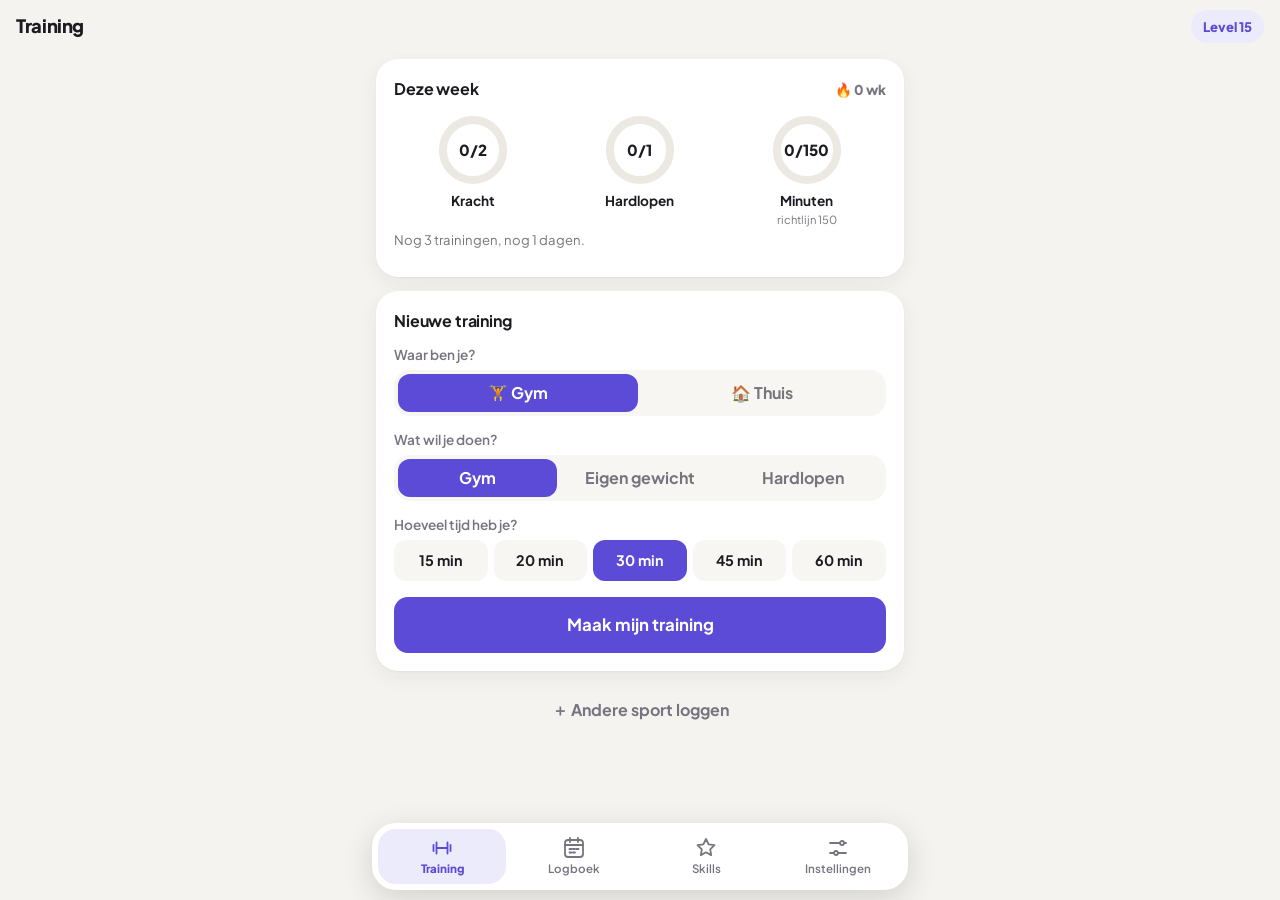
==== sport/index.html @ a9ebd9c7 "Add Training sports app (sport/) and link it to Dagtracker New PWA in sport/: workout generator for " ====
<!doctype html>
<html lang="nl">
<head>
  <meta charset="utf-8">
  <meta name="viewport" content="width=device-width, initial-scale=1, viewport-fit=cover">
  <meta name="theme-color" content="#14181f">
  <meta name="description" content="Workouts for the time you have: gym, bodyweight or running, with skills that level up.">
  <title>Training</title>
  <link rel="manifest" href="manifest.webmanifest">
  <link rel="icon" href="icons/icon-192.png" type="image/png">
  <link rel="apple-touch-icon" href="icons/icon-192.png">
  <link rel="preconnect" href="https://fonts.googleapis.com">
  <link rel="preconnect" href="https://fonts.gstatic.com" crossorigin>
  <link rel="stylesheet" href="https://fonts.googleapis.com/css2?family=Plus+Jakarta+Sans:wght@400;500;600;700;800&display=swap">
  <link rel="stylesheet" href="styles.css">
</head>
<body>
  <header class="topbar">
    <div class="date-main" id="title">Training</div>
    <button class="lvl-chip" id="lvlChip">Level 1</button>
  </header>

  <main>
    <section class="view" id="view-train"></section>
    <section class="view" id="view-workout" hidden></section>
    <section class="view" id="view-log" hidden></section>
    <section class="view" id="view-skills" hidden></section>
    <section class="view" id="view-settings" hidden></section>
  </main>

  <nav class="tabbar">
    <button data-view="train" class="active"><span class="ti"><svg viewBox="0 0 24 24" aria-hidden="true"><path d="M6.5 6.5v11M17.5 6.5v11M3.5 9v6M20.5 9v6M6.5 12h11"/></svg></span><span data-t>Training</span></button>
    <button data-view="log"><span class="ti"><svg viewBox="0 0 24 24" aria-hidden="true"><rect x="3" y="4" width="18" height="17" rx="3"/><path d="M3 9h18M8 2v4M16 2v4"/><path d="M7.5 13h2M11 13h2M14.5 13h2M7.5 16.5h2M11 16.5h2"/></svg></span><span data-t>Log</span></button>
    <button data-view="skills"><span class="ti"><svg viewBox="0 0 24 24" aria-hidden="true"><path d="M12 3l2.6 5.4 5.9.8-4.3 4.1 1 5.8L12 16.3 6.8 19.1l1-5.8L3.5 9.2l5.9-.8z"/></svg></span><span data-t>Skills</span></button>
    <button data-view="settings"><span class="ti"><svg viewBox="0 0 24 24" aria-hidden="true"><path d="M4 7h10M18 7h2M4 17h4M12 17h8"/><circle cx="16" cy="7" r="2"/><circle cx="10" cy="17" r="2"/></svg></span><span data-t>Settings</span></button>
  </nav>

  <div class="sheet-backdrop" id="sheetBackdrop" hidden>
    <div class="sheet" role="dialog" aria-modal="true" id="sheet"></div>
  </div>
  <div class="toast" id="toast" hidden></div>

  <script src="i18n.js"></script>
  <script src="exercises.js"></script>
  <script src="engine.js"></script>
  <script src="app.js"></script>
</body>
</html>
---- sport/styles.css ----
/* Training — same look as Dagtracker: warm neutrals, borderless cards, one purple accent. */
:root {
  --bg: #f5f3ef;
  --card: #ffffff;
  --card-2: #f8f6f2;
  --text: #1c1b22;
  --muted: #77737f;
  --line: #ebe7e0;
  --accent: #5b4bd6;
  --accent-soft: #ecebfb;
  --accent-text: #ffffff;
  --danger: #c4362d;
  --s1: #e0533d; /* red */
  --s2: #f08a3c; /* orange */
  --s3: #f2c230; /* yellow */
  --s4: #8cc152; /* light green */
  --s5: #2e9e5b; /* dark green */
  --empty: #ece9e3;
  --shadow: 0 1px 2px rgba(28, 27, 34, .04), 0 6px 20px rgba(28, 27, 34, .06);
  --radius: 22px;
  color-scheme: light;
}
@media (prefers-color-scheme: dark) {
  :root {
    --bg: #121117;
    --card: #1c1b23;
    --card-2: #24232c;
    --text: #eeedf2;
    --muted: #9b98a6;
    --line: #2d2b36;
    --accent: #8f83ff;
    --accent-soft: #2b2846;
    --accent-text: #121117;
    --danger: #ff6f61;
    --empty: #2a2932;
    --shadow: 0 1px 2px rgba(0, 0, 0, .3), 0 8px 24px rgba(0, 0, 0, .25);
    color-scheme: dark;
  }
}

* { box-sizing: border-box; }
[hidden] { display: none !important; }
html, body { margin: 0; }
body {
  font: 16px/1.45 "Plus Jakarta Sans", system-ui, -apple-system, "Segoe UI", Roboto, sans-serif;
  background: var(--bg);
  color: var(--text);
  padding-bottom: calc(92px + env(safe-area-inset-bottom));
  -webkit-tap-highlight-color: transparent;
  -webkit-font-smoothing: antialiased;
}
button, input, select { font: inherit; color: inherit; }
button { -webkit-user-select: none; user-select: none; }
h2 { font-size: 1rem; font-weight: 700; margin: 0 0 .8rem; letter-spacing: -.01em; }
.muted { color: var(--muted); }
.small { font-size: .82rem; }
.center { text-align: center; }

/* Top bar */
.topbar {
  position: sticky; top: 0; z-index: 5;
  display: flex; align-items: center; justify-content: space-between;
  padding: calc(10px + env(safe-area-inset-top)) 16px 10px;
  background: color-mix(in srgb, var(--bg) 88%, transparent);
  -webkit-backdrop-filter: blur(12px); backdrop-filter: blur(12px);
}
.date-block { text-align: center; min-width: 0; }
.date-main { font-weight: 800; font-size: 1.15rem; letter-spacing: -.02em; }
.date-sub {
  background: var(--accent-soft); color: var(--accent); border: 0; border-radius: 999px;
  font-size: .75rem; font-weight: 600; padding: 3px 10px; margin-top: 4px; cursor: pointer;
}
.nav-btn {
  width: 42px; height: 42px; border-radius: 50%; border: 0;
  background: var(--card); box-shadow: var(--shadow); font-size: 1.4rem; line-height: 1; cursor: pointer;
}
.nav-btn:disabled { opacity: .25; box-shadow: none; }

main { max-width: 560px; margin: 0 auto; padding: 6px 16px 16px; }
.card {
  background: var(--card); border-radius: var(--radius); padding: 18px;
  margin-bottom: 14px; box-shadow: var(--shadow);
}
.card-head { display: flex; justify-content: space-between; align-items: baseline; gap: 8px; }
.card-head h2 { margin-bottom: .8rem; }
.card-head .muted { font-size: .82rem; }

/* Score tiles (food + mood) */
.food-row { display: grid; grid-template-columns: repeat(5, 1fr); gap: 8px; }
.food-tile {
  aspect-ratio: 1; border-radius: 16px; border: 0;
  font-size: 1.45rem; font-weight: 800; color: #fff; cursor: pointer;
  opacity: .28; filter: saturate(.7);
  transition: opacity .15s, transform .15s, box-shadow .15s, filter .15s;
  text-shadow: 0 1px 2px rgba(0,0,0,.25);
}
.food-tile:active { transform: scale(.94); }
.food-row.unset .food-tile { opacity: .9; filter: none; }
.food-tile.sel {
  opacity: 1; filter: none; transform: scale(1.05);
  box-shadow: 0 0 0 3px var(--card), 0 0 0 5px var(--text), 0 6px 14px rgba(0,0,0,.15);
}
.anchor { margin: .8rem 0 0; font-size: .88rem; color: var(--muted); min-height: 1.3em; }
.mood-face { display: flex; flex-direction: column; align-items: center; line-height: 1.05; font-size: 1.75rem; text-shadow: none; }
.mood-face small { font-size: .72rem; color: #fff; font-weight: 700; text-shadow: 0 1px 2px rgba(0,0,0,.35); margin-top: 2px; }

/* Drinks: three icon tiles with − / + inside */
.counters { display: grid; grid-template-columns: repeat(3, 1fr); gap: 10px; }
.drink-tile {
  position: relative; background: var(--card-2); border-radius: 20px; overflow: hidden;
  display: flex; flex-direction: column; transition: background .15s, box-shadow .15s;
}
.drink-tile.on { background: var(--accent-soft); box-shadow: inset 0 0 0 2px var(--accent); }
.dt-icon {
  position: relative; border: 0; background: none; cursor: pointer; padding: 16px 0 6px;
  display: flex; align-items: center; justify-content: center;
}
.dt-icon:active .dt-emoji { transform: scale(.9); }
.dt-emoji { font-size: 2.6rem; line-height: 1; transition: transform .12s; }
.dt-count {
  position: absolute; top: 8px; right: 8px; min-width: 26px; height: 26px; padding: 0 7px; border-radius: 13px;
  background: var(--accent); color: var(--accent-text); font-size: .9rem; font-weight: 800;
  display: flex; align-items: center; justify-content: center;
}
.dt-ctrl { display: grid; grid-template-columns: 1fr 1fr; gap: 6px; padding: 6px 8px 8px; }
.dt-btn {
  height: 38px; border: 0; border-radius: 12px; background: var(--card); font-size: 1.35rem; font-weight: 600;
  line-height: 1; cursor: pointer; box-shadow: 0 1px 2px rgba(0,0,0,.05);
}
.dt-btn.plus { background: var(--accent); color: var(--accent-text); }
.dt-btn:disabled { opacity: .35; }
.dt-btn:active:not(:disabled) { transform: scale(.94); }

/* Sport: one yes/no tile */
.sport-tile {
  width: 100%; display: flex; align-items: center; gap: 14px; padding: 14px 16px; border: 0; border-radius: 20px;
  background: var(--card-2); color: var(--text); font: inherit; text-align: left; cursor: pointer;
  transition: background .15s, box-shadow .15s;
}
.sport-tile.on { background: var(--accent-soft); box-shadow: inset 0 0 0 2px var(--accent); }
.sport-tile:active { transform: scale(.98); }
.st-emoji { font-size: 2.4rem; line-height: 1; filter: grayscale(1); opacity: .55; transition: filter .15s, opacity .15s; }
.sport-tile.on .st-emoji { filter: none; opacity: 1; }
.st-text { flex: 1; display: flex; flex-direction: column; gap: 2px; }
.st-text small { color: var(--muted); font-size: .8rem; }
.st-check {
  width: 30px; height: 30px; border-radius: 50%; box-shadow: inset 0 0 0 2px var(--line);
  display: flex; align-items: center; justify-content: center; font-weight: 800;
}
.sport-tile.on .st-check { background: var(--accent); color: var(--accent-text); box-shadow: none; }
.wt { position: relative; }
.wsp { position: absolute; top: -6px; right: -6px; font-size: .8rem; line-height: 1; text-shadow: none; }
.cal-s { position: absolute; top: 3px; right: 4px; font-size: .7rem; line-height: 1; text-shadow: none; }
.mini-tile.sport.on { background: var(--accent-soft); }

/* Weight */
.weight-line { display: flex; align-items: center; justify-content: space-between; gap: 10px; }
.weight-line .btn { margin-top: 0; padding: 10px 16px; white-space: nowrap; flex: none; }
.wbig { font-size: 1.6rem; font-weight: 800; letter-spacing: -.02em; }
.wrow { display: flex; gap: 10px; align-items: center; }
.wrow input { flex: 1; text-align: center; font-size: 1.5rem !important; font-weight: 800; }
.cb {
  width: 48px; height: 48px; border-radius: 50%; border: 0; background: var(--card-2);
  font-size: 1.5rem; line-height: 1; cursor: pointer;
}
.cb.plus { background: var(--accent); color: var(--accent-text); }

/* Partner on Today */
.partner-row { display: flex; align-items: center; gap: 12px; }
.mini-tile {
  width: 46px; height: 46px; border-radius: 14px; background: var(--empty); color: #fff; font-weight: 800;
  display: flex; align-items: center; justify-content: center; text-shadow: 0 1px 2px rgba(0,0,0,.25); font-size: 1.2rem;
}

/* Buttons */
.btn {
  display: block; text-align: center; border: 0; background: var(--card-2);
  border-radius: 14px; padding: 13px 16px; font-weight: 700; cursor: pointer; margin-top: 10px;
  transition: transform .1s, opacity .15s;
}
.btn:active:not(:disabled) { transform: scale(.98); }
.btn.wide { width: 100%; }
.btn.primary { background: var(--accent); color: var(--accent-text); }
.btn.danger { color: var(--danger); background: transparent; box-shadow: inset 0 0 0 1.5px var(--danger); }
.btn:disabled { opacity: .6; }
.file-btn { cursor: pointer; }

/* Segmented controls */
.seg { display: flex; gap: 4px; padding: 4px; background: var(--card); border-radius: 16px; box-shadow: var(--shadow); }
.seg button {
  flex: 1; min-width: 0; padding: 9px 8px; border-radius: 12px; border: 0;
  background: transparent; cursor: pointer; font-weight: 700; color: var(--muted);
}
.seg button.on { background: var(--accent); color: var(--accent-text); }
.card .seg { box-shadow: none; background: var(--card-2); }
.seg.mini { padding: 3px; gap: 2px; border-radius: 12px; background: var(--card-2); box-shadow: none; }
.seg.mini button { flex: none; padding: 4px 11px; font-size: .78rem; border-radius: 9px; }
#periodSeg, #whoSeg { margin-bottom: 12px; }
.who button { padding: 7px 8px; font-size: .88rem; }

/* Sheet */
.sheet-backdrop {
  position: fixed; inset: 0; background: rgba(15, 14, 20, .45); z-index: 20;
  display: flex; align-items: flex-end; justify-content: center;
  animation: fade .15s ease-out;
}
.sheet {
  width: 100%; max-width: 560px; background: var(--card); border-radius: 26px 26px 0 0;
  padding: 10px 18px calc(18px + env(safe-area-inset-bottom)); max-height: 90vh; overflow-y: auto;
  animation: up .2s ease-out;
}
.sheet::before { content: ""; display: block; width: 40px; height: 4px; border-radius: 2px; background: var(--line); margin: 0 auto 14px; }
.sheet h3 { margin: 0 0 12px; font-size: 1.15rem; font-weight: 800; letter-spacing: -.01em; }
@keyframes up { from { transform: translateY(30px); opacity: .5; } to { transform: none; opacity: 1; } }
@keyframes fade { from { opacity: 0; } to { opacity: 1; } }
.field { margin-bottom: 14px; }
.field > label, .field > .lbl { display: block; font-size: .85rem; color: var(--muted); margin-bottom: 6px; }
.field input[type=number], .field input[type=text] {
  width: 100%; padding: 13px 14px; border-radius: 14px; border: 1.5px solid var(--line);
  background: var(--card-2); color: var(--text); font-size: 1rem; outline: none;
}
.field input:focus { border-color: var(--accent); }
.sheet-actions { display: flex; gap: 8px; }
.sheet-actions .btn { flex: 1; }

/* Week */
.week-grid { display: grid; grid-template-columns: repeat(7, 1fr); gap: 6px; }
.wf { text-align: center; cursor: pointer; }
.wf .wt {
  aspect-ratio: 1; border-radius: 12px; display: flex; align-items: center; justify-content: center;
  font-weight: 800; color: #fff; background: var(--empty); text-shadow: 0 1px 2px rgba(0,0,0,.25);
}
.wf .wd { font-size: .72rem; color: var(--muted); margin-top: 4px; }
.wf.today .wd { color: var(--accent); font-weight: 800; }
.wf .wdr { font-size: .68rem; min-height: 1.1em; white-space: nowrap; overflow: hidden; }
.wf.future { opacity: .35; cursor: default; }

/* Month calendar */
.cal { display: grid; grid-template-columns: repeat(7, 1fr); gap: 5px; }
.cal-h { text-align: center; font-size: .7rem; color: var(--muted); padding-bottom: 2px; font-weight: 600; }
.cal-d {
  position: relative; aspect-ratio: 1; border-radius: 10px; background: var(--empty); cursor: pointer;
  color: #fff; text-shadow: 0 1px 2px rgba(0,0,0,.3);
}
.cal-d.future { background: transparent; box-shadow: inset 0 0 0 1px var(--line); color: var(--muted); text-shadow: none; cursor: default; }
.cal-d.today { box-shadow: 0 0 0 2px var(--card), 0 0 0 4px var(--accent); }
.cal-n { position: absolute; top: 4px; left: 6px; font-size: .72rem; font-weight: 700; }
.cal-x {
  position: absolute; bottom: 4px; right: 4px; min-width: 18px; height: 18px; border-radius: 9px; padding: 0 4px;
  background: rgba(0,0,0,.5); color: #fff; font-size: .68rem; font-weight: 700; text-shadow: none;
  display: flex; align-items: center; justify-content: center;
}

/* Year grid */
.year { display: flex; flex-direction: column; gap: 3px; }
.yr { display: grid; grid-template-columns: 30px repeat(31, 1fr); gap: 2px; align-items: center; cursor: pointer; }
.yl { font-size: .68rem; color: var(--muted); font-weight: 600; }
.yc { aspect-ratio: 1; border-radius: 3px; background: var(--empty); }
.yc.none, .yc.future { background: transparent; }
.yc.future { box-shadow: inset 0 0 0 1px var(--line); }

.mt { width: 100%; border-collapse: collapse; font-size: .9rem; }
.mt th { text-align: left; font-size: .72rem; color: var(--muted); font-weight: 600; padding: 4px; text-transform: uppercase; letter-spacing: .04em; }
.mt td { padding: 8px 4px; }
.mt tr.last td { border-bottom: 1px solid var(--line); }
.mt tbody tr:last-child td { border-bottom: 0; }
.mt tbody tr { cursor: pointer; }
.pill {
  display: inline-block; min-width: 34px; text-align: center; padding: 2px 8px; border-radius: 999px;
  color: #fff; font-weight: 700; font-size: .85rem; text-shadow: 0 1px 2px rgba(0,0,0,.25); background: var(--empty);
}

/* Stats */
.stats { display: grid; grid-template-columns: repeat(2, 1fr); gap: 8px; margin-top: 4px; }
.stat { background: var(--card-2); border-radius: 16px; padding: 12px 14px; }
.stat.wide { grid-column: span 2; }
.stat b { display: block; font-size: 1.25rem; font-weight: 800; letter-spacing: -.02em; }
.stat span { font-size: .76rem; color: var(--muted); }
.stats-person + .stats-person { margin-top: 16px; }
.sp-name { font-weight: 800; font-size: .9rem; margin-bottom: 6px; }

/* Weight chart */
.wchart { width: 100%; height: auto; display: block; }
.wchart .grid { stroke: var(--line); stroke-width: 1; }
.wchart .axis { fill: var(--muted); font-size: 9px; }
.wchart .wl { fill: none; stroke-width: 2.5; stroke-linejoin: round; stroke-linecap: round; }
.w-me { stroke: var(--accent); fill: var(--accent); background: var(--accent); }
.w-partner { stroke: #e0569b; fill: #e0569b; background: #e0569b; }
.wchart .wl.w-me, .wchart .wl.w-partner { fill: none; }
.key { display: inline-block; width: 10px; height: 10px; border-radius: 5px; vertical-align: middle; }

.guide { padding-left: 0; list-style: none; margin: 0; }
.guide li { padding: 6px 0; font-size: .9rem; display: flex; gap: 10px; align-items: baseline; }

/* Sharing + reminders */
.toggle { display: flex; align-items: center; gap: 12px; padding: 10px 0; font-weight: 600; }
.toggle input { width: 22px; height: 22px; accent-color: var(--accent); flex: none; }
.code {
  font-size: 2.2rem; font-weight: 800; letter-spacing: .14em; text-align: center; padding: 20px;
  background: var(--accent-soft); color: var(--accent); border-radius: 18px; margin-bottom: 10px; font-family: ui-monospace, monospace;
}
.code-input { text-align: center; font-size: 1.5rem !important; letter-spacing: .12em; text-transform: uppercase; font-family: ui-monospace, monospace; }
.keybox { font-family: ui-monospace, monospace; font-size: .85rem; word-break: break-all; background: var(--card-2); padding: 14px; border-radius: 14px; margin-bottom: 10px; user-select: all; }
.more { margin-top: 12px; }
.more summary { color: var(--muted); font-size: .88rem; cursor: pointer; padding: 6px 0; font-weight: 600; }
.rem-row { display: flex; align-items: center; gap: 8px; padding: 0 0 10px 34px; flex-wrap: wrap; }
.time { padding: 8px 12px; border-radius: 12px; border: 0; background: var(--card-2); color: var(--text); font-size: 1rem; font-weight: 600; }

/* Bottom tab bar: floating pill */
.tabbar {
  position: fixed; left: 12px; right: 12px; bottom: calc(10px + env(safe-area-inset-bottom)); z-index: 10;
  max-width: 536px; margin: 0 auto;
  display: flex; gap: 4px; padding: 6px; background: var(--card); border-radius: 24px; box-shadow: 0 8px 30px rgba(0,0,0,.14);
}
.tabbar button {
  flex: 1; background: none; border: 0; padding: 7px 0 6px; border-radius: 18px;
  font-size: .72rem; font-weight: 600; color: var(--muted); cursor: pointer; transition: background .15s, color .15s;
}
.tabbar .ti { display: block; height: 24px; margin-bottom: 1px; }
.tabbar svg { width: 24px; height: 24px; fill: none; stroke: currentColor; stroke-width: 1.8; stroke-linecap: round; stroke-linejoin: round; }
.tabbar button.active { color: var(--accent); background: var(--accent-soft); font-weight: 800; }

.toast {
  position: fixed; left: 50%; bottom: calc(96px + env(safe-area-inset-bottom)); transform: translateX(-50%);
  background: var(--text); color: var(--bg); padding: 11px 18px; border-radius: 16px; z-index: 30;
  font-size: .88rem; font-weight: 600; max-width: 90vw; box-shadow: 0 8px 24px rgba(0,0,0,.2);
}

/* Score colours (after the grey defaults so they win) */
.c1 { background: var(--s1) !important; } .c2 { background: var(--s2) !important; }
.c3 { background: var(--s3) !important; } .c4 { background: var(--s4) !important; }
.c5 { background: var(--s5) !important; }

/* ---------- Training app additions ---------- */
.topbar { justify-content: space-between; }
.lvl-chip { border: 0; background: var(--accent-soft); color: var(--accent); font-weight: 800; font-size: .82rem; padding: 7px 12px; border-radius: 999px; cursor: pointer; }
.lbl { font-size: .85rem; color: var(--muted); margin: 14px 0 6px; font-weight: 600; }
.card > .lbl:first-of-type { margin-top: 4px; }
.tl { margin: .2rem 0 .6rem; }
.btn.big { padding: 16px; font-size: 1.05rem; margin-top: 16px; }
.btn.ghost { background: transparent; color: var(--muted); }
.chips { display: grid; grid-template-columns: repeat(5, 1fr); gap: 6px; }
.chip { border: 0; background: var(--card-2); border-radius: 12px; padding: 10px 0; font-weight: 700; cursor: pointer; font-size: .9rem; }
.chip.on { background: var(--accent); color: var(--accent-text); }
.resume { display: flex; align-items: center; justify-content: space-between; gap: 10px; background: var(--accent-soft); }
.resume .btn { margin: 0; }

/* week rings */
.rings { display: grid; grid-template-columns: repeat(3, 1fr); gap: 8px; text-align: center; }
.ring-svg { position: relative; width: 74px; height: 74px; margin: 0 auto; }
.ring-svg svg { width: 100%; height: 100%; transform: rotate(-90deg); }
.ring .rb { fill: none; stroke: var(--empty); stroke-width: 7; }
.ring .rf { fill: none; stroke: var(--accent); stroke-width: 7; stroke-linecap: round; transition: stroke-dashoffset .4s; }
.ring.done .rf { stroke: var(--s5); }
.ring-n { position: absolute; inset: 0; display: flex; align-items: center; justify-content: center; font-weight: 800; font-size: .95rem; }
.ring.done .ring-n { color: var(--s5); font-size: 1.3rem; }
.ring-l { font-weight: 700; font-size: .85rem; margin-top: 4px; }
.ring-s { font-size: .7rem; color: var(--muted); }
.streak { font-weight: 800; font-size: .85rem; color: var(--muted); }
.streak.on { color: var(--s2); }

/* photos: start/end position flip like a 2-frame animation */
.ph { position: relative; aspect-ratio: 3 / 2; background: #fff; border-radius: 14px; overflow: hidden; flex: none; }
.ph img { position: absolute; inset: 0; width: 100%; height: 100%; object-fit: cover; }
.ph img.b { animation: flip 2.4s steps(1) infinite; }
@keyframes flip { 0% { opacity: 0; } 50% { opacity: 1; } }
@media (prefers-reduced-motion: reduce) { .ph img.b { animation: none; opacity: 0; } }
.ph.none { display: flex; align-items: center; justify-content: center; background: var(--card-2); font-size: 1.8rem; }
.ph.sm { width: 64px; border-radius: 10px; }
.ph.big { width: 100%; margin-bottom: 12px; }
@media (prefers-color-scheme: dark) { .ph:not(.none) { filter: brightness(.92); } }

/* workout */
.plan-head { display: flex; align-items: center; justify-content: space-between; gap: 10px; }
.plan-head .btn { margin: 0; padding: 11px 22px; }
.clock { font-size: 1.6rem; font-weight: 800; font-variant-numeric: tabular-nums; color: var(--accent); }
.wu { display: grid; grid-template-columns: repeat(3, 1fr); gap: 8px; }
.wu-i { border: 0; background: var(--card-2); border-radius: 14px; padding: 6px 6px 8px; display: flex; flex-direction: column; align-items: center; gap: 4px; cursor: pointer; text-align: center; }
.wu-i .ph.sm { width: 100%; }
.wu-i span { font-size: .74rem; font-weight: 700; line-height: 1.15; }
.wu-i small { font-size: .7rem; color: var(--muted); }
.item + .item { margin-top: 14px; padding-top: 14px; border-top: 1px solid var(--line); }
.item-top { display: flex; gap: 12px; align-items: center; width: 100%; border: 0; background: none; padding: 0; text-align: left; cursor: pointer; }
.item-top .ph { width: 112px; }
.item-txt { display: flex; flex-direction: column; gap: 2px; min-width: 0; }
.item-txt b { font-size: 1.02rem; line-height: 1.2; }
.tag { align-self: flex-start; background: var(--accent); color: var(--accent-text); font-weight: 800; font-size: .7rem; padding: 2px 7px; border-radius: 6px; }
.rx { font-weight: 700; color: var(--accent); font-size: .92rem; }
.note { background: var(--accent-soft); color: var(--text); border-radius: 12px; padding: 8px 12px; font-size: .84rem; margin: 10px 0 0; }
.warn { background: color-mix(in srgb, var(--s3) 25%, transparent); border-radius: 12px; padding: 10px 12px; font-size: .88rem; }
.warn-t { color: var(--s2); }
.sets { display: flex; flex-direction: column; gap: 6px; margin-top: 10px; }
.setrow { display: flex; align-items: center; gap: 6px; }
.setrow .sn { width: 20px; text-align: center; font-weight: 800; color: var(--muted); font-size: .85rem; flex: none; }
.setrow.done .stepper { opacity: .55; }
.stepper { flex: 1; display: flex; align-items: center; background: var(--card-2); border-radius: 12px; min-width: 0; }
.stepper button { width: 34px; height: 42px; border: 0; background: none; font-size: 1.25rem; font-weight: 700; cursor: pointer; flex: none; color: var(--muted); }
.stepper label { flex: 1; display: flex; align-items: baseline; justify-content: center; gap: 3px; min-width: 0; }
.stepper input { width: 100%; min-width: 0; max-width: 56px; border: 0; background: none; text-align: center; font-weight: 800; font-size: 1.05rem; padding: 0; -moz-appearance: textfield; }
.stepper input::-webkit-outer-spin-button, .stepper input::-webkit-inner-spin-button { -webkit-appearance: none; margin: 0; }
.stepper small { color: var(--muted); font-size: .72rem; }
.tick { width: 42px; height: 42px; border-radius: 50%; border: 0; box-shadow: inset 0 0 0 2px var(--line); background: none; font-weight: 800; font-size: 1.1rem; cursor: pointer; flex: none; }
.setrow.done .tick { background: var(--s5); color: #fff; box-shadow: none; }
.hold { width: 36px; height: 42px; border: 0; background: var(--card-2); border-radius: 12px; cursor: pointer; flex: none; }
.rir { margin-top: 10px; display: flex; align-items: center; justify-content: space-between; gap: 8px; flex-wrap: wrap; font-size: .84rem; font-weight: 600; }
.restbar {
  position: fixed; left: 12px; right: 12px; bottom: calc(84px + env(safe-area-inset-bottom)); max-width: 536px; margin: 0 auto; z-index: 11;
  display: flex; align-items: center; gap: 10px; padding: 12px 14px; border-radius: 18px; overflow: hidden;
  background: var(--text); color: var(--bg); box-shadow: 0 8px 30px rgba(0,0,0,.2);
}
.restbar > * { position: relative; }
.rest-fill { position: absolute !important; left: 0; top: 0; bottom: 0; background: var(--accent); opacity: .45; transition: width .5s linear; }
.restbar b { font-size: 1.3rem; font-variant-numeric: tabular-nums; flex: 1; }
.restbar button { border: 0; background: rgba(255,255,255,.16); color: inherit; border-radius: 10px; padding: 7px 10px; font-weight: 700; cursor: pointer; }
.bigtime { font-size: 4rem; font-weight: 800; text-align: center; font-variant-numeric: tabular-nums; padding: 10px 0 20px; color: var(--accent); }
.facts { display: grid; grid-template-columns: 1fr 1fr; gap: 8px; margin: 10px 0; }
.facts div { background: var(--card-2); border-radius: 12px; padding: 8px 10px; font-size: .88rem; }
.facts .wide { grid-column: span 2; }
.facts b { display: block; font-size: .72rem; color: var(--muted); font-weight: 600; }
.alts { display: flex; flex-direction: column; gap: 6px; margin-bottom: 8px; }
.alt { display: flex; align-items: center; gap: 10px; border: 0; background: var(--card-2); border-radius: 14px; padding: 6px; text-align: left; cursor: pointer; }
.alt span { flex: 1; font-weight: 700; font-size: .9rem; }
.alt small { color: var(--muted); padding-right: 6px; }
.summary { text-align: center; }
.confetti { font-size: 3rem; }
.evs { list-style: none; padding: 0; margin: 12px 0; text-align: left; }
.ev { background: var(--card-2); border-radius: 12px; padding: 10px 12px; margin-bottom: 6px; font-size: .9rem; }
.ev.big { background: var(--accent-soft); font-weight: 700; }

/* run */
.run-head { display: flex; gap: 12px; align-items: center; }
.run-head .ph.sm { width: 84px; }
.runner { text-align: center; color: #fff; transition: background .3s; }
.runner.walk { background: #3c8f7c; } .runner.run, .runner.easy { background: var(--accent); } .runner.hard { background: var(--s1); } .runner.fin { background: var(--s5); }
.r-what { font-weight: 800; font-size: 1.4rem; text-transform: uppercase; letter-spacing: .06em; }
.r-time { font-size: 4.2rem; font-weight: 800; font-variant-numeric: tabular-nums; line-height: 1.1; }
.r-next { opacity: .85; min-height: 1.4em; }
.r-bar { height: 6px; background: rgba(255,255,255,.25); border-radius: 3px; margin: 12px 0 6px; overflow: hidden; }
.r-bar div { height: 100%; background: #fff; transition: width .5s linear; }
.runner .r-tot { color: rgba(255,255,255,.8); }
.runner .btn { background: rgba(255,255,255,.2); color: #fff; }
.runner .btn.primary { background: #fff; color: var(--accent); }
.segs { display: flex; gap: 2px; height: 14px; border-radius: 7px; overflow: hidden; margin-bottom: 10px; }
.sg { background: var(--empty); } .sg.run, .sg.easy { background: var(--accent); } .sg.walk { background: #3c8f7c; } .sg.hard { background: var(--s1); }
.sg.past { opacity: .35; } .sg.cur { box-shadow: inset 0 0 0 2px var(--text); }
.seglist { margin: 0; padding-left: 20px; font-size: .9rem; }

/* log */
.logrow { display: flex; align-items: center; gap: 12px; width: 100%; border: 0; background: none; padding: 10px 0; text-align: left; cursor: pointer; border-top: 1px solid var(--line); }
.card-head + .logrow { border-top: 0; }
.li-ic { font-size: 1.5rem; width: 40px; height: 40px; border-radius: 12px; background: var(--card-2); display: flex; align-items: center; justify-content: center; flex: none; }
.li-t { flex: 1; display: flex; flex-direction: column; min-width: 0; }
.li-t small, .li-m small { color: var(--muted); font-size: .76rem; }
.li-m { text-align: right; font-weight: 700; display: flex; flex-direction: column; }
.logex { display: flex; justify-content: space-between; gap: 10px; padding: 8px 0; border-bottom: 1px solid var(--line); font-size: .9rem; }
.logex span { color: var(--muted); text-align: right; }
.empty { text-align: center; padding: 30px 18px; }
.big-emoji { font-size: 3rem; }

/* skills */
.hero { display: flex; align-items: center; gap: 16px; background: var(--accent); color: var(--accent-text); }
.hero .muted { color: inherit; opacity: .8; margin: 2px 0 0; }
.hero-n { font-size: 3rem; font-weight: 800; line-height: 1; min-width: 70px; text-align: center; }
.sec { margin: 22px 4px 10px; font-size: 1.05rem; }
.ladder { display: block; width: 100%; border: 0; text-align: left; cursor: pointer; color: inherit; }
.ladder .lv { font-size: .8rem; font-weight: 700; color: var(--accent); }
.dots { display: flex; gap: 4px; margin: 0 0 12px; }
.dots span { flex: 1; height: 8px; border-radius: 4px; background: var(--empty); }
.dots span.on { background: var(--accent); }
.dots.sm { margin: 0; flex: 1; max-width: 120px; }
.cur { display: flex; gap: 12px; align-items: center; }
.cur > div { display: flex; flex-direction: column; gap: 2px; min-width: 0; }
.cur small { color: var(--muted); font-size: .8rem; }
.tier { display: flex; align-items: center; gap: 10px; padding: 8px 0; border-top: 1px solid var(--line); }
.tier b { width: 120px; font-size: .9rem; }
.tier small { color: var(--muted); font-size: .76rem; margin-left: auto; text-align: right; }
.levels { display: flex; flex-direction: column; gap: 6px; margin-bottom: 10px; }
.lvl { display: flex; align-items: center; gap: 10px; border: 0; background: var(--card-2); border-radius: 14px; padding: 6px; text-align: left; cursor: pointer; }
.lvl.cur { box-shadow: inset 0 0 0 2px var(--accent); background: var(--accent-soft); }
.lvl.past { opacity: .6; }
.lvl-n { width: 26px; height: 26px; border-radius: 13px; background: var(--card); display: flex; align-items: center; justify-content: center; font-weight: 800; font-size: .8rem; flex: none; }
.lvl.cur .lvl-n { background: var(--accent); color: var(--accent-text); }
.lvl-t { display: flex; flex-direction: column; min-width: 0; }
.lvl-t b { font-size: .9rem; } .lvl-t small { color: var(--muted); font-size: .76rem; }

/* settings */
.goal { display: flex; align-items: center; justify-content: space-between; padding: 6px 0; font-weight: 600; }
.num { display: flex; align-items: center; gap: 12px; }
.num b { min-width: 22px; text-align: center; font-size: 1.2rem; }
.num .cb { width: 40px; height: 40px; font-size: 1.3rem; }
.field input[type=date] { width: 100%; padding: 12px 14px; border-radius: 14px; border: 1.5px solid var(--line); background: var(--card-2); color: var(--text); font-size: 1rem; }
.field small { display: block; margin-top: 6px; font-size: .78rem; }
a { color: var(--accent); }
.seg button { line-height: 1.2; }
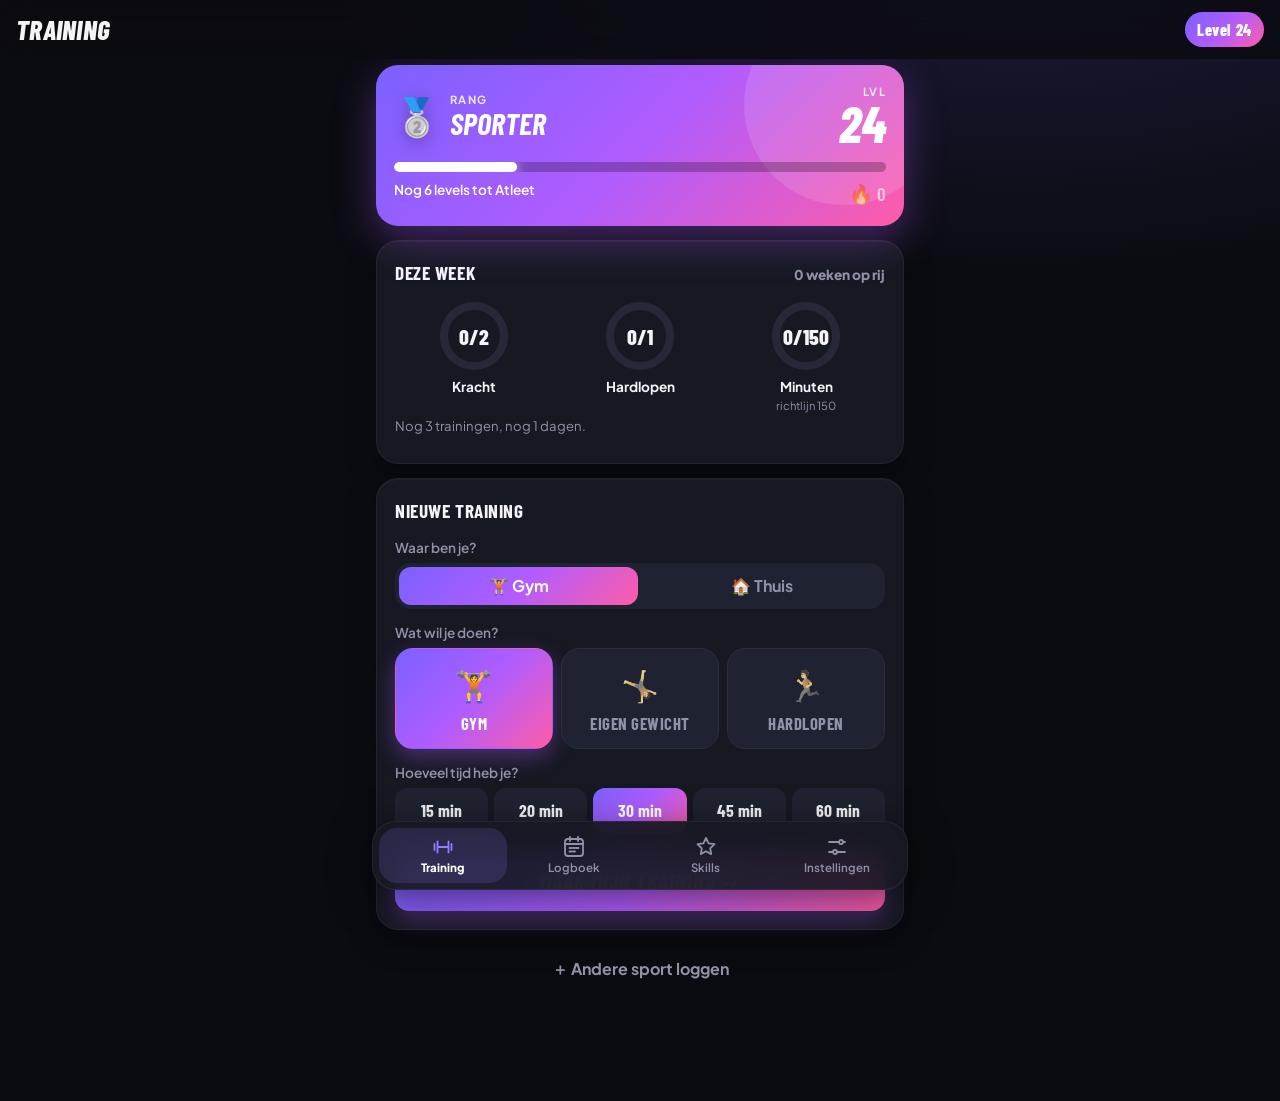
==== commit abd53697: "Training v2: no warm-up, weight suggestions, darker design, ranks and badges - Warm-up removed (Guid" ====
--- a/sport/index.html
+++ b/sport/index.html
@@ -3,7 +3,7 @@
 <head>
   <meta charset="utf-8">
   <meta name="viewport" content="width=device-width, initial-scale=1, viewport-fit=cover">
-  <meta name="theme-color" content="#14181f">
+  <meta name="theme-color" content="#0b0c12">
   <meta name="description" content="Workouts for the time you have: gym, bodyweight or running, with skills that level up.">
   <title>Training</title>
   <link rel="manifest" href="manifest.webmanifest">
@@ -11,7 +11,7 @@
   <link rel="apple-touch-icon" href="icons/icon-192.png">
   <link rel="preconnect" href="https://fonts.googleapis.com">
   <link rel="preconnect" href="https://fonts.gstatic.com" crossorigin>
-  <link rel="stylesheet" href="https://fonts.googleapis.com/css2?family=Plus+Jakarta+Sans:wght@400;500;600;700;800&display=swap">
+  <link rel="stylesheet" href="https://fonts.googleapis.com/css2?family=Barlow+Condensed:ital,wght@0,600;0,700;0,800;1,700;1,800&family=Plus+Jakarta+Sans:wght@400;500;600;700;800&display=swap">
   <link rel="stylesheet" href="styles.css">
 </head>
 <body>
--- a/sport/styles.css
+++ b/sport/styles.css
@@ -492,3 +492,136 @@
 .field small { display: block; margin-top: 6px; font-size: .78rem; }
 a { color: var(--accent); }
 .seg button { line-height: 1.2; }
+
+/* ================= v2: stronger, darker, sportier ================= */
+:root {
+  --bg: #0b0c12; --card: #161822; --card-2: #1f2230; --text: #f4f4f8; --muted: #9093a8; --line: #2a2d3d;
+  --accent: #8f7cff; --accent-2: #ff5ca8; --accent-soft: rgba(143,124,255,.16); --accent-text: #fff;
+  --grad: linear-gradient(135deg, #7b61ff 0%, #b05cff 50%, #ff5ca8 100%);
+  --good: #3ddc84; --gold: #ffd23f; --danger: #ff6b6b; --empty: #252837;
+  --shadow: 0 1px 0 rgba(255,255,255,.04) inset, 0 10px 30px rgba(0,0,0,.35);
+  --display: "Barlow Condensed", "Plus Jakarta Sans", system-ui, sans-serif;
+  color-scheme: dark;
+}
+body { background: radial-gradient(1200px 600px at 80% -10%, rgba(123,97,255,.18), transparent 60%), var(--bg); background-attachment: fixed; }
+.topbar { background: color-mix(in srgb, var(--bg) 82%, transparent); }
+.date-main { font-family: var(--display); font-weight: 800; font-size: 1.7rem; letter-spacing: .01em; text-transform: uppercase; font-style: italic; }
+h2 { font-family: var(--display); font-weight: 700; font-size: 1.2rem; letter-spacing: .03em; text-transform: uppercase; }
+.card { border: 1px solid rgba(255,255,255,.05); }
+.lvl-chip { background: var(--grad); color: #fff; font-family: var(--display); font-size: 1rem; letter-spacing: .04em; padding: 6px 12px; }
+.btn { background: var(--card-2); color: var(--text); }
+.btn.primary { background: var(--grad); color: #fff; box-shadow: 0 8px 24px rgba(176,92,255,.35); }
+.btn.big { font-family: var(--display); font-size: 1.35rem; letter-spacing: .05em; text-transform: uppercase; font-style: italic; padding: 15px; }
+.seg button.on, .chip.on { background: var(--grad); color: #fff; }
+.chip { font-family: var(--display); font-size: 1.1rem; }
+.tabbar { background: rgba(22,24,34,.92); -webkit-backdrop-filter: blur(14px); backdrop-filter: blur(14px); border: 1px solid rgba(255,255,255,.06); box-shadow: 0 10px 40px rgba(0,0,0,.5); }
+.tabbar button.active { background: var(--accent-soft); color: #fff; }
+.tabbar button.active svg { stroke: var(--accent); }
+.sheet { background: #141621; border-top: 1px solid rgba(255,255,255,.06); }
+.toast { background: #fff; color: #111; }
+.ph:not(.none) { filter: none; }
+
+/* hero: rank + level + progress */
+.hero2 { display: block; width: 100%; text-align: left; color: #fff; cursor: pointer; border: 0; position: relative; overflow: hidden;
+  background: var(--grad); box-shadow: 0 14px 40px rgba(176,92,255,.35); }
+.hero2::after { content: ""; position: absolute; right: -40px; top: -60px; width: 200px; height: 200px; border-radius: 50%; background: rgba(255,255,255,.12); }
+.h2-top { display: flex; justify-content: space-between; align-items: center; position: relative; z-index: 1; }
+.h2-rank { display: flex; gap: 10px; align-items: center; }
+.h2-ic { font-size: 2.3rem; filter: drop-shadow(0 4px 8px rgba(0,0,0,.25)); }
+.h2-rank small, .h2-lvl small { display: block; font-size: .7rem; letter-spacing: .12em; text-transform: uppercase; opacity: .85; font-weight: 700; }
+.h2-rank b { font-family: var(--display); font-size: 1.9rem; font-style: italic; text-transform: uppercase; line-height: 1; }
+.h2-lvl { text-align: right; }
+.h2-lvl b { font-family: var(--display); font-size: 3.2rem; line-height: .9; font-weight: 800; font-style: italic; }
+.xp { height: 10px; border-radius: 5px; background: rgba(0,0,0,.25); margin: 14px 0 8px; overflow: hidden; position: relative; z-index: 1; }
+.xp div { height: 100%; border-radius: 5px; background: #fff; box-shadow: 0 0 12px rgba(255,255,255,.8); }
+.h2-sub { display: flex; justify-content: space-between; font-size: .85rem; font-weight: 600; position: relative; z-index: 1; }
+.flame { font-family: var(--display); font-size: 1.2rem; opacity: .6; }
+.flame.on { opacity: 1; }
+.streak.on { color: var(--gold); }
+
+/* rings */
+.ring .rf { stroke: url(#g); stroke: var(--accent); filter: drop-shadow(0 0 6px rgba(143,124,255,.6)); }
+.ring.done .rf { stroke: var(--good); filter: drop-shadow(0 0 6px rgba(61,220,132,.6)); }
+.ring-n { font-family: var(--display); font-size: 1.35rem; }
+.ring.done .ring-n { color: var(--good); }
+
+/* type tiles */
+.types { display: grid; gap: 8px; }
+.types.n3 { grid-template-columns: repeat(3, 1fr); } .types.n2 { grid-template-columns: repeat(2, 1fr); }
+.type { border: 1.5px solid var(--line); background: var(--card-2); border-radius: 18px; padding: 14px 6px 12px; display: flex; flex-direction: column; align-items: center; gap: 4px;
+  font-family: var(--display); font-weight: 700; font-size: 1.05rem; letter-spacing: .03em; text-transform: uppercase; cursor: pointer; color: var(--muted); transition: transform .12s; }
+.type-ic { font-size: 1.9rem; filter: grayscale(.6); }
+.type.on { border-color: transparent; background: var(--grad); color: #fff; box-shadow: 0 8px 22px rgba(176,92,255,.35); }
+.type.on .type-ic { filter: none; }
+.type:active { transform: scale(.96); }
+
+/* workout */
+.plan-head b { font-family: var(--display); font-size: 1.5rem; text-transform: uppercase; font-style: italic; }
+.clock { font-family: var(--display); font-size: 2.2rem; color: #fff; text-shadow: 0 0 18px rgba(143,124,255,.8); }
+.block { position: relative; overflow: hidden; }
+.block::before { content: ""; position: absolute; left: 0; top: 0; bottom: 0; width: 4px; background: var(--grad); }
+.tag { background: var(--grad); font-family: var(--display); font-size: .85rem; letter-spacing: .05em; }
+.item-txt b { font-family: var(--display); font-size: 1.35rem; font-weight: 700; letter-spacing: .01em; }
+.rx { font-family: var(--display); font-size: 1.25rem; color: #fff; }
+.item-top .ph { width: 120px; border-radius: 16px; box-shadow: 0 6px 18px rgba(0,0,0,.35); }
+.note { background: var(--card-2); color: var(--muted); }
+.note.up { background: rgba(61,220,132,.14); color: var(--good); font-weight: 700; }
+.stepper input { color: #fff; font-family: var(--display); font-size: 1.35rem; }
+.setrow.done .tick { background: var(--good); color: #0b0c12; box-shadow: 0 0 14px rgba(61,220,132,.55); }
+.tick { box-shadow: inset 0 0 0 2px #3a3e52; }
+.heavy { margin-top: 8px; border: 0; background: none; color: var(--accent-2); font-weight: 700; font-size: .85rem; cursor: pointer; padding: 4px 0; }
+.restbar { background: #fff; color: #111; }
+.restbar b { font-family: var(--display); font-size: 1.7rem; }
+.restbar button { background: rgba(0,0,0,.08); }
+.rest-fill { background: var(--grad); opacity: .35; }
+
+/* run */
+.runner { box-shadow: 0 14px 40px rgba(0,0,0,.4); }
+.runner.run, .runner.easy { background: var(--grad); }
+.runner.walk { background: linear-gradient(135deg, #1f9d83, #3ddc84); }
+.runner.hard { background: linear-gradient(135deg, #ff6b3d, #ff2d6b); }
+.r-what { font-family: var(--display); font-style: italic; font-size: 2rem; }
+.r-time { font-family: var(--display); font-size: 6rem; line-height: 1; }
+.sg.run, .sg.easy { background: var(--accent); } .sg.walk { background: #2bb98a; } .sg.hard { background: #ff4d6d; }
+
+/* summary celebration */
+.burst { position: relative; height: 110px; display: flex; align-items: center; justify-content: center; }
+.burst-ic { font-size: 3.6rem; animation: pop .5s cubic-bezier(.2,1.6,.4,1) both; z-index: 1; }
+.burst i { position: absolute; left: 50%; top: 50%; width: 8px; height: 8px; border-radius: 2px; opacity: 0; animation: fly .9s ease-out forwards; }
+.burst.big .burst-ic { font-size: 4.4rem; }
+@keyframes fly { 0% { transform: translate(-50%,-50%) scale(.4); opacity: 1; } 100% { transform: translate(calc(-50% + var(--x)), calc(-50% + var(--y))) rotate(220deg) scale(1); opacity: 0; } }
+@keyframes pop { from { transform: scale(.2) rotate(-20deg); opacity: 0; } to { transform: none; opacity: 1; } }
+.sum-title { font-family: var(--display); font-size: 2.2rem !important; font-style: italic; text-transform: uppercase; margin-bottom: 8px !important; }
+.sum-stats { display: flex; justify-content: center; gap: 22px; margin: 4px 0 14px; }
+.sum-stats b { display: block; font-family: var(--display); font-size: 2rem; line-height: 1; }
+.sum-stats small { color: var(--muted); font-size: .75rem; }
+.ev { background: var(--card-2); }
+.ev.big { background: var(--accent-soft); color: #fff; }
+.ev.gold { background: rgba(255,210,63,.15); color: var(--gold); }
+.ev.up { color: var(--good); font-weight: 700; }
+.newbadges { display: flex; justify-content: center; gap: 10px; flex-wrap: wrap; margin-bottom: 10px; }
+.pop { animation: pop .6s cubic-bezier(.2,1.6,.4,1) both .25s; }
+
+/* badges */
+.badges { display: grid; grid-template-columns: repeat(3, 1fr); gap: 8px; }
+.badge { border: 1px solid var(--line); background: var(--card); border-radius: 18px; padding: 12px 6px; display: flex; flex-direction: column; align-items: center; gap: 4px; text-align: center; cursor: pointer; color: var(--muted); }
+.badge .b-ic { font-size: 1.8rem; filter: grayscale(1); opacity: .4; }
+.badge b { font-size: .72rem; line-height: 1.2; }
+.badge.got { color: #fff; border-color: rgba(255,210,63,.35); background: linear-gradient(160deg, rgba(255,210,63,.14), var(--card) 70%); }
+.badge.got .b-ic { filter: drop-shadow(0 4px 10px rgba(255,210,63,.4)); opacity: 1; }
+.badge small { color: var(--gold); font-size: .7rem; }
+.sec { display: flex; align-items: baseline; gap: 6px; }
+
+/* skills */
+.hero { background: var(--grad); color: #fff; }
+.hero-n { font-family: var(--display); font-size: 4rem; font-style: italic; }
+.hero b { font-family: var(--display); font-size: 1.6rem; text-transform: uppercase; font-style: italic; }
+.dots span.on { background: var(--grad); box-shadow: 0 0 8px rgba(176,92,255,.5); }
+.ladder .lv { color: var(--accent); }
+
+/* start weights */
+.sw-row { display: flex; align-items: center; justify-content: space-between; gap: 10px; padding: 8px 0; border-bottom: 1px solid var(--line); font-weight: 700; }
+.sw-in { display: flex; align-items: baseline; gap: 4px; }
+.sw-in input { width: 90px; padding: 10px 12px; border-radius: 12px; border: 1.5px solid var(--line); background: var(--card-2); color: #fff; font-family: var(--display); font-size: 1.3rem; text-align: right; }
+.sw-in small { color: var(--muted); }
+#sheet .sheet-actions { margin-top: 14px; }
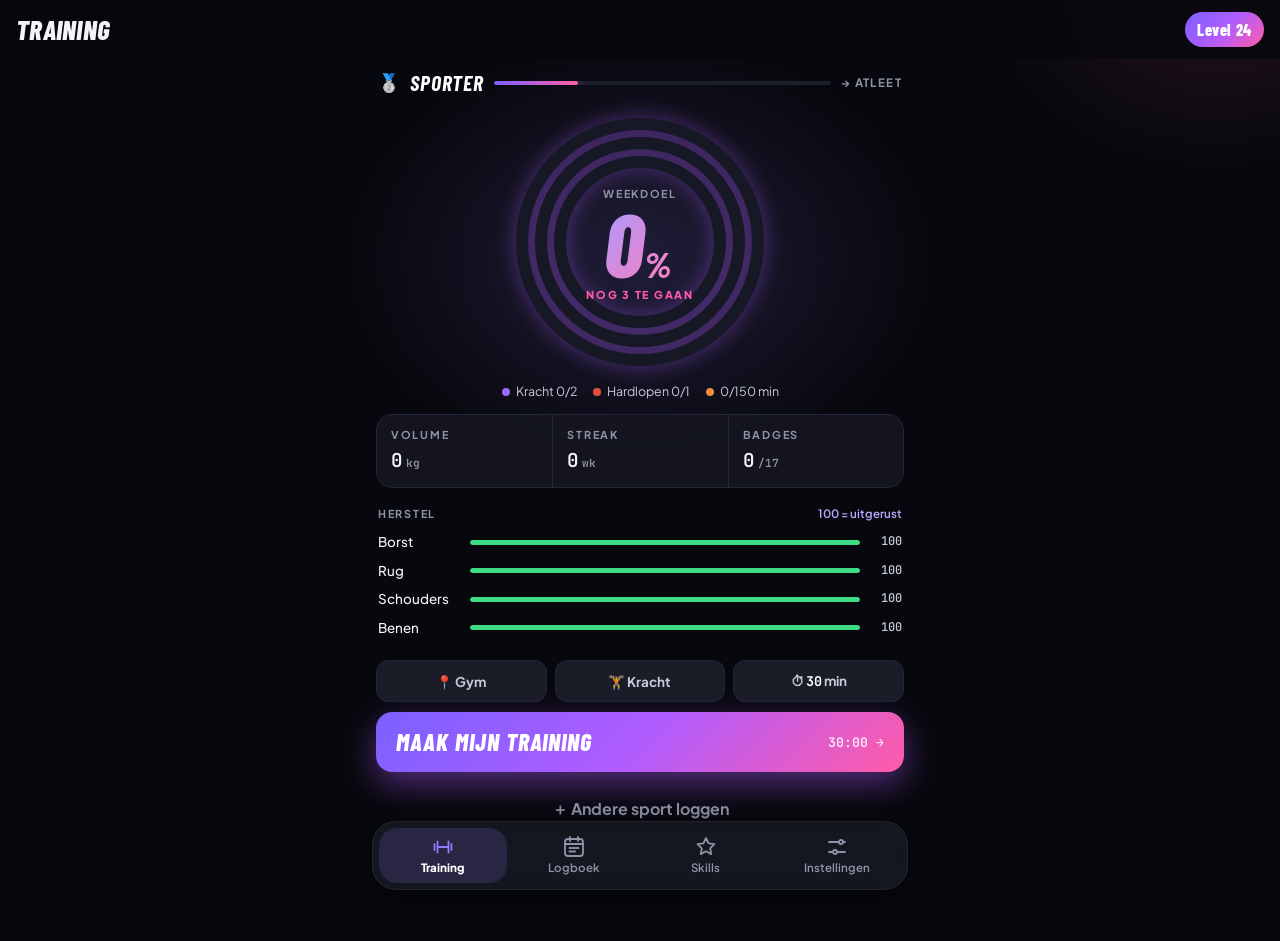
==== commit a0701e5c: "Training v3: Neon + Data start screen with week ring, rank bar, stats and recovery Co-Authored-By: C" ====
--- a/sport/index.html
+++ b/sport/index.html
@@ -3,7 +3,7 @@
 <head>
   <meta charset="utf-8">
   <meta name="viewport" content="width=device-width, initial-scale=1, viewport-fit=cover">
-  <meta name="theme-color" content="#0b0c12">
+  <meta name="theme-color" content="#07080d">
   <meta name="description" content="Workouts for the time you have: gym, bodyweight or running, with skills that level up.">
   <title>Training</title>
   <link rel="manifest" href="manifest.webmanifest">
@@ -11,7 +11,7 @@
   <link rel="apple-touch-icon" href="icons/icon-192.png">
   <link rel="preconnect" href="https://fonts.googleapis.com">
   <link rel="preconnect" href="https://fonts.gstatic.com" crossorigin>
-  <link rel="stylesheet" href="https://fonts.googleapis.com/css2?family=Barlow+Condensed:ital,wght@0,600;0,700;0,800;1,700;1,800&family=Plus+Jakarta+Sans:wght@400;500;600;700;800&display=swap">
+  <link rel="stylesheet" href="https://fonts.googleapis.com/css2?family=Barlow+Condensed:ital,wght@0,600;0,700;0,800;1,700;1,800&family=JetBrains+Mono:wght@500;600;700&family=Plus+Jakarta+Sans:wght@400;500;600;700;800&display=swap">
   <link rel="stylesheet" href="styles.css">
 </head>
 <body>
--- a/sport/styles.css
+++ b/sport/styles.css
@@ -625,3 +625,57 @@
 .sw-in input { width: 90px; padding: 10px 12px; border-radius: 12px; border: 1.5px solid var(--line); background: var(--card-2); color: #fff; font-family: var(--display); font-size: 1.3rem; text-align: right; }
 .sw-in small { color: var(--muted); }
 #sheet .sheet-actions { margin-top: 14px; }
+
+/* ================= v3: Neon + Data (calm layout, numbers first, neon glow) ================= */
+:root { --bg: #07080d; --card: rgba(22,24,34,.78); --card-2: #1a1c28; --line: #23263a; --mono: "JetBrains Mono", ui-monospace, monospace; }
+body { background: radial-gradient(420px 320px at 50% 260px, rgba(143,124,255,.18), transparent 70%), radial-gradient(320px 240px at 95% 0, rgba(255,92,168,.12), transparent 70%), var(--bg); background-attachment: fixed; }
+.card { border: 1px solid var(--line); }
+.sheet { background: #10121b; }
+
+.dash { display: flex; flex-direction: column; }
+.rankbar { display: flex; align-items: center; gap: 10px; background: none; border: 0; padding: 2px 2px 0; color: var(--muted); cursor: pointer; font: inherit; }
+.rb-ic { font-size: 1.1rem; }
+.rankbar b { font-family: var(--display); font-style: italic; font-size: 1.35rem; letter-spacing: .04em; text-transform: uppercase; color: #fff; }
+.rb-xp { flex: 1; height: 4px; border-radius: 2px; background: #1c1e2a; overflow: hidden; }
+.rb-xp div { height: 100%; background: linear-gradient(90deg, #7b61ff, #ff5ca8); box-shadow: 0 0 12px #b05cff; border-radius: 2px; }
+.rb-next { font-size: .72rem; font-weight: 700; letter-spacing: .12em; text-transform: uppercase; }
+
+.gauge { position: relative; width: min(262px, 70vw); aspect-ratio: 1; margin: 12px auto 4px; }
+.g-svg svg { width: 100%; height: 100%; filter: drop-shadow(0 0 10px rgba(176,92,255,.45)); }
+.g-bg { stroke: #161826; }
+.g-mid { position: absolute; inset: 0; display: flex; flex-direction: column; align-items: center; justify-content: center; }
+.g-lbl { font-size: .68rem; letter-spacing: .16em; color: var(--muted); text-transform: uppercase; font-weight: 700; }
+.g-big { font-family: var(--display); font-weight: 800; font-style: italic; font-size: 5.6rem; line-height: .9; padding-right: 6px;
+  background: linear-gradient(135deg, #a99bff, #ff7cbc); -webkit-background-clip: text; background-clip: text; color: transparent; }
+.g-big small { font-size: 2.3rem; }
+.g-st { font-size: .68rem; letter-spacing: .16em; text-transform: uppercase; font-weight: 800; margin-top: 4px; }
+.g-st.gs-good { color: var(--good); } .g-st.gs-warn { color: var(--accent-2); }
+.glegend { display: flex; justify-content: center; flex-wrap: wrap; gap: 6px 16px; font-size: .78rem; color: #c9cad8; margin-bottom: 14px; }
+.glegend i { display: inline-block; width: 8px; height: 8px; border-radius: 50%; margin-right: 6px; }
+.glegend i.c0 { background: #9a6bff; } .glegend i.c1 { background: #ff5ca8; } .glegend i.c2 { background: #4fc3ff; }
+
+.stats3 { display: grid; grid-template-columns: repeat(3, 1fr); background: var(--card); border: 1px solid var(--line); border-radius: 16px; overflow: hidden; }
+.stats3 > * { padding: 12px 14px; text-align: left; background: none; border: 0; color: inherit; font: inherit; }
+.stats3 > * + * { border-left: 1px solid var(--line); }
+.sv { font-family: var(--mono); font-size: 1.2rem; font-weight: 600; margin-top: 4px; white-space: nowrap; }
+.sv em { font-style: normal; font-size: .7rem; color: var(--muted); margin-left: 3px; }
+
+.rec-h { display: flex; justify-content: space-between; align-items: baseline; margin: 18px 2px 10px; }
+.rec-h span { font-size: .68rem; letter-spacing: .16em; color: var(--muted); text-transform: uppercase; font-weight: 700; }
+.rec-h small { font-size: .72rem; color: #b9a9ff; font-weight: 600; }
+.rec { display: grid; grid-template-columns: 82px 1fr 32px; gap: 10px; align-items: center; font-size: .84rem; font-weight: 500; margin: 0 2px 9px; }
+.rec-bar { height: 5px; border-radius: 3px; background: #1c1e2a; overflow: hidden; }
+.rec-bar div { height: 100%; border-radius: 3px; }
+.rec-bar .ok { background: var(--good); box-shadow: 0 0 8px rgba(61,220,132,.5); } .rec-bar .mid { background: var(--gold); } .rec-bar .low { background: var(--accent-2); box-shadow: 0 0 8px rgba(255,92,168,.5); }
+.rec-n { font-family: var(--mono); font-size: .75rem; text-align: right; color: #c9cad8; }
+
+.pick { display: grid; grid-template-columns: repeat(3, 1fr); gap: 8px; margin: 14px 0 10px; }
+.pick button { height: 42px; border-radius: 12px; background: var(--card-2); border: 1px solid var(--line); color: #c9cad8; font: 700 .84rem "Plus Jakarta Sans", system-ui, sans-serif; cursor: pointer; white-space: nowrap; overflow: hidden; text-overflow: ellipsis; padding: 0 6px; }
+.pick button b { font-family: var(--mono); color: #fff; }
+.cta { width: 100%; height: 60px; border: 0; border-radius: 16px; background: var(--grad); box-shadow: 0 12px 34px rgba(176,92,255,.45); display: flex; align-items: center; justify-content: space-between; padding: 0 20px; color: #fff; cursor: pointer; margin-bottom: 12px; }
+.cta b { font-family: var(--display); font-style: italic; font-weight: 800; font-size: 1.5rem; letter-spacing: .04em; text-transform: uppercase; }
+.cta span { font-family: var(--mono); font-weight: 600; font-size: .82rem; opacity: .9; }
+.cta:active, .pick button:active { transform: scale(.98); }
+
+/* numbers in mono across the app */
+.clock, .sum-stats b { font-family: var(--mono); font-weight: 600; }
